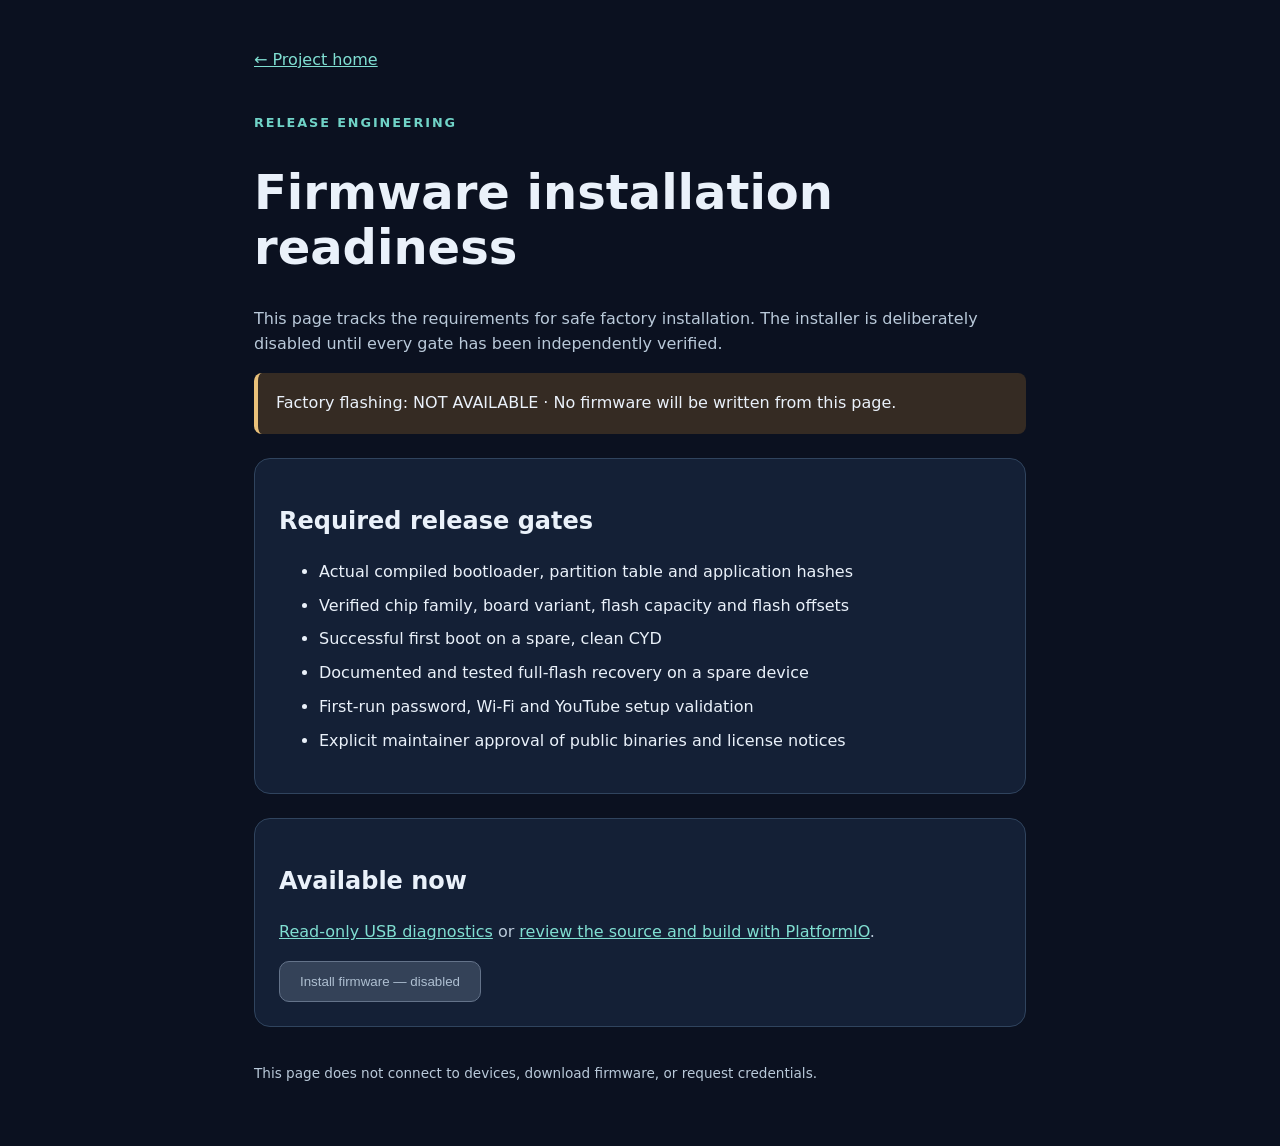
==== installer-web/install-status/index.html @ 1e21fc65 "feat(installer): add firmware validation and first-run readiness checks Prepare the CYD YouTube Dash" ====
<!doctype html><html lang="en"><head><meta charset="utf-8"><meta name="viewport" content="width=device-width,initial-scale=1"><meta http-equiv="Content-Security-Policy" content="default-src 'none'; style-src 'self'; script-src 'self'; connect-src 'none'; base-uri 'none'; form-action 'none'"><title>Installation readiness — CYD Dashboard</title><link rel="stylesheet" href="status.css"></head><body><main><a href="../">← Project home</a><p class="kicker">RELEASE ENGINEERING</p><h1>Firmware installation readiness</h1><p>This page tracks the requirements for safe factory installation. The installer is deliberately disabled until every gate has been independently verified.</p><div class="banner" role="status">Factory flashing: NOT AVAILABLE · No firmware will be written from this page.</div><section><h2>Required release gates</h2><ul><li>Actual compiled bootloader, partition table and application hashes</li><li>Verified chip family, board variant, flash capacity and flash offsets</li><li>Successful first boot on a spare, clean CYD</li><li>Documented and tested full-flash recovery on a spare device</li><li>First-run password, Wi-Fi and YouTube setup validation</li><li>Explicit maintainer approval of public binaries and license notices</li></ul></section><section><h2>Available now</h2><p><a href="../diagnostics/">Read-only USB diagnostics</a> or <a href="https://github.com/massa-creto/cyd-youtube-dashboard">review the source and build with PlatformIO</a>.</p><button disabled aria-disabled="true">Install firmware — disabled</button></section><p class="foot">This page does not connect to devices, download firmware, or request credentials.</p></main></body></html>
---- installer-web/install-status/status.css ----
*{box-sizing:border-box}body{margin:0;background:#0b1120;color:#eaf1fa;font:16px/1.55 system-ui,sans-serif}main{max-width:820px;margin:auto;padding:48px 24px}a{color:#80dfd2}.kicker{color:#70d3c7;letter-spacing:.15em;font-weight:700;font-size:.8rem;margin-top:40px}h1{font-size:clamp(2rem,5vw,3rem);line-height:1.15}p{color:#b9c9d9}.banner{background:#352b23;border-left:4px solid #eac17a;padding:18px;border-radius:8px}section{background:#142036;border:1px solid #30445e;padding:24px;border-radius:16px;margin-top:24px}li{margin:9px 0}button{background:#344258;color:#aebfd1;padding:12px 20px;border:1px solid #64738a;border-radius:10px;cursor:not-allowed}.foot{font-size:.85rem;margin-top:36px}
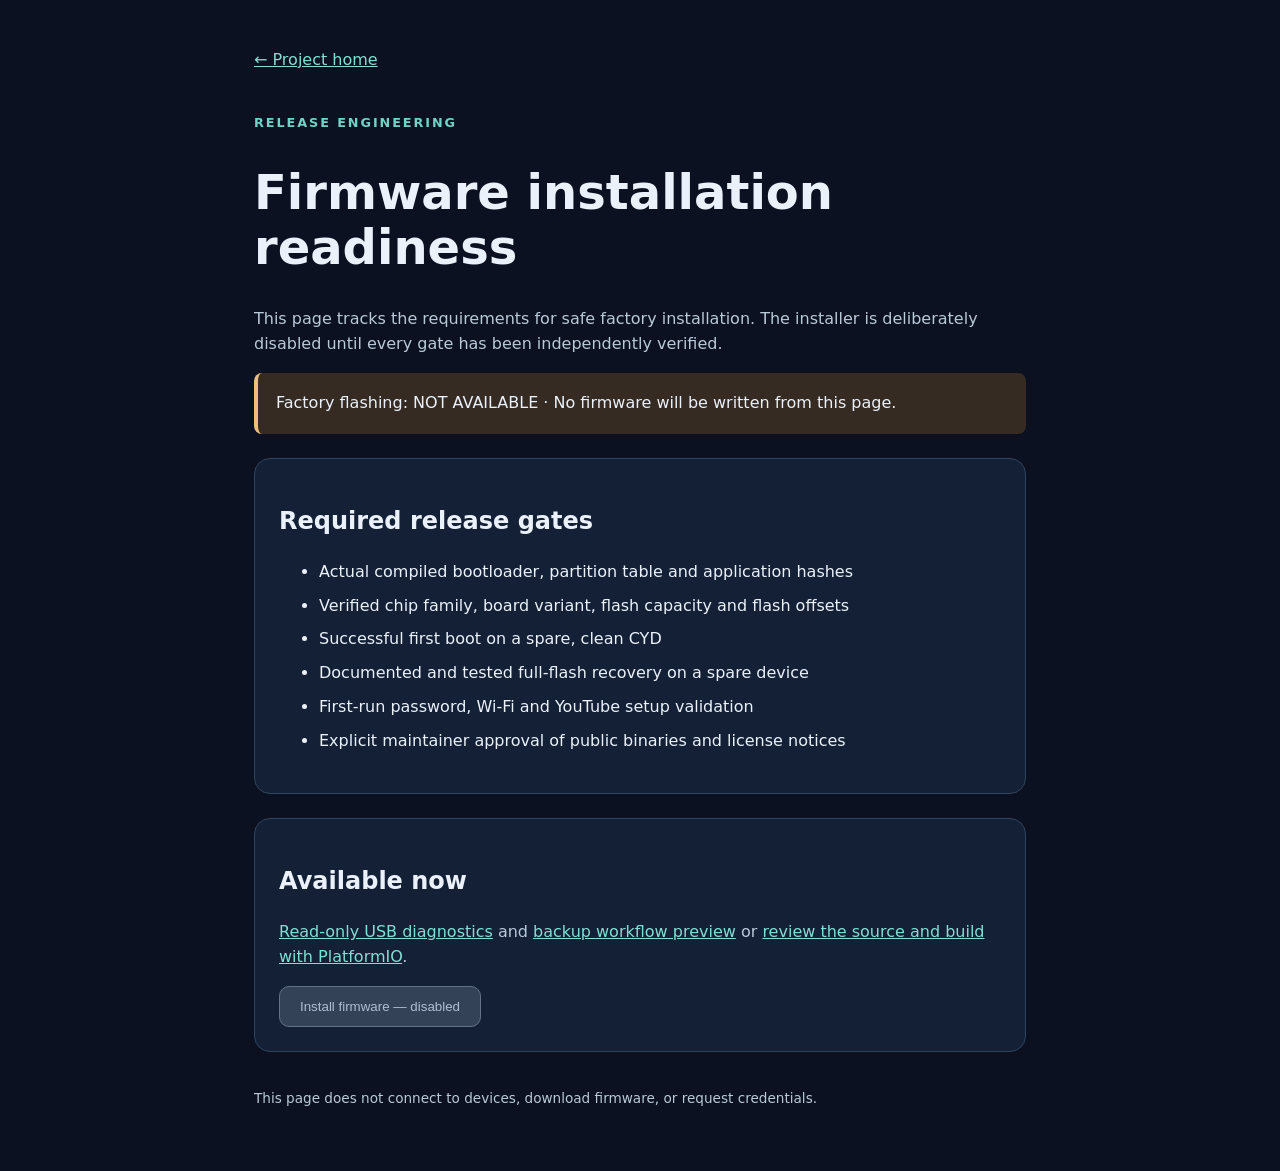
==== commit 24eeb10e: "Prepare public release with Web Flasher and optional backup Prepare CYD YouTube Dashboard for its pu" ====
--- a/installer-web/install-status/index.html
+++ b/installer-web/install-status/index.html
@@ -1 +1 @@
-<!doctype html><html lang="en"><head><meta charset="utf-8"><meta name="viewport" content="width=device-width,initial-scale=1"><meta http-equiv="Content-Security-Policy" content="default-src 'none'; style-src 'self'; script-src 'self'; connect-src 'none'; base-uri 'none'; form-action 'none'"><title>Installation readiness — CYD Dashboard</title><link rel="stylesheet" href="status.css"></head><body><main><a href="../">← Project home</a><p class="kicker">RELEASE ENGINEERING</p><h1>Firmware installation readiness</h1><p>This page tracks the requirements for safe factory installation. The installer is deliberately disabled until every gate has been independently verified.</p><div class="banner" role="status">Factory flashing: NOT AVAILABLE · No firmware will be written from this page.</div><section><h2>Required release gates</h2><ul><li>Actual compiled bootloader, partition table and application hashes</li><li>Verified chip family, board variant, flash capacity and flash offsets</li><li>Successful first boot on a spare, clean CYD</li><li>Documented and tested full-flash recovery on a spare device</li><li>First-run password, Wi-Fi and YouTube setup validation</li><li>Explicit maintainer approval of public binaries and license notices</li></ul></section><section><h2>Available now</h2><p><a href="../diagnostics/">Read-only USB diagnostics</a> or <a href="https://github.com/massa-creto/cyd-youtube-dashboard">review the source and build with PlatformIO</a>.</p><button disabled aria-disabled="true">Install firmware — disabled</button></section><p class="foot">This page does not connect to devices, download firmware, or request credentials.</p></main></body></html>+<!doctype html><html lang="en"><head><meta charset="utf-8"><meta name="viewport" content="width=device-width,initial-scale=1"><meta http-equiv="Content-Security-Policy" content="default-src 'none'; style-src 'self'; script-src 'self'; connect-src 'none'; base-uri 'none'; form-action 'none'"><title>Installation readiness — CYD Dashboard</title><link rel="stylesheet" href="status.css"></head><body><main><a href="../">← Project home</a><p class="kicker">RELEASE ENGINEERING</p><h1>Firmware installation readiness</h1><p>This page tracks the requirements for safe factory installation. The installer is deliberately disabled until every gate has been independently verified.</p><div class="banner" role="status">Factory flashing: NOT AVAILABLE · No firmware will be written from this page.</div><section><h2>Required release gates</h2><ul><li>Actual compiled bootloader, partition table and application hashes</li><li>Verified chip family, board variant, flash capacity and flash offsets</li><li>Successful first boot on a spare, clean CYD</li><li>Documented and tested full-flash recovery on a spare device</li><li>First-run password, Wi-Fi and YouTube setup validation</li><li>Explicit maintainer approval of public binaries and license notices</li></ul></section><section><h2>Available now</h2><p><a href="../diagnostics/">Read-only USB diagnostics</a> and <a href="../backup/">backup workflow preview</a> or <a href="https://github.com/massa-creto/cyd-youtube-dashboard">review the source and build with PlatformIO</a>.</p><button disabled aria-disabled="true">Install firmware — disabled</button></section><p class="foot">This page does not connect to devices, download firmware, or request credentials.</p></main></body></html>
